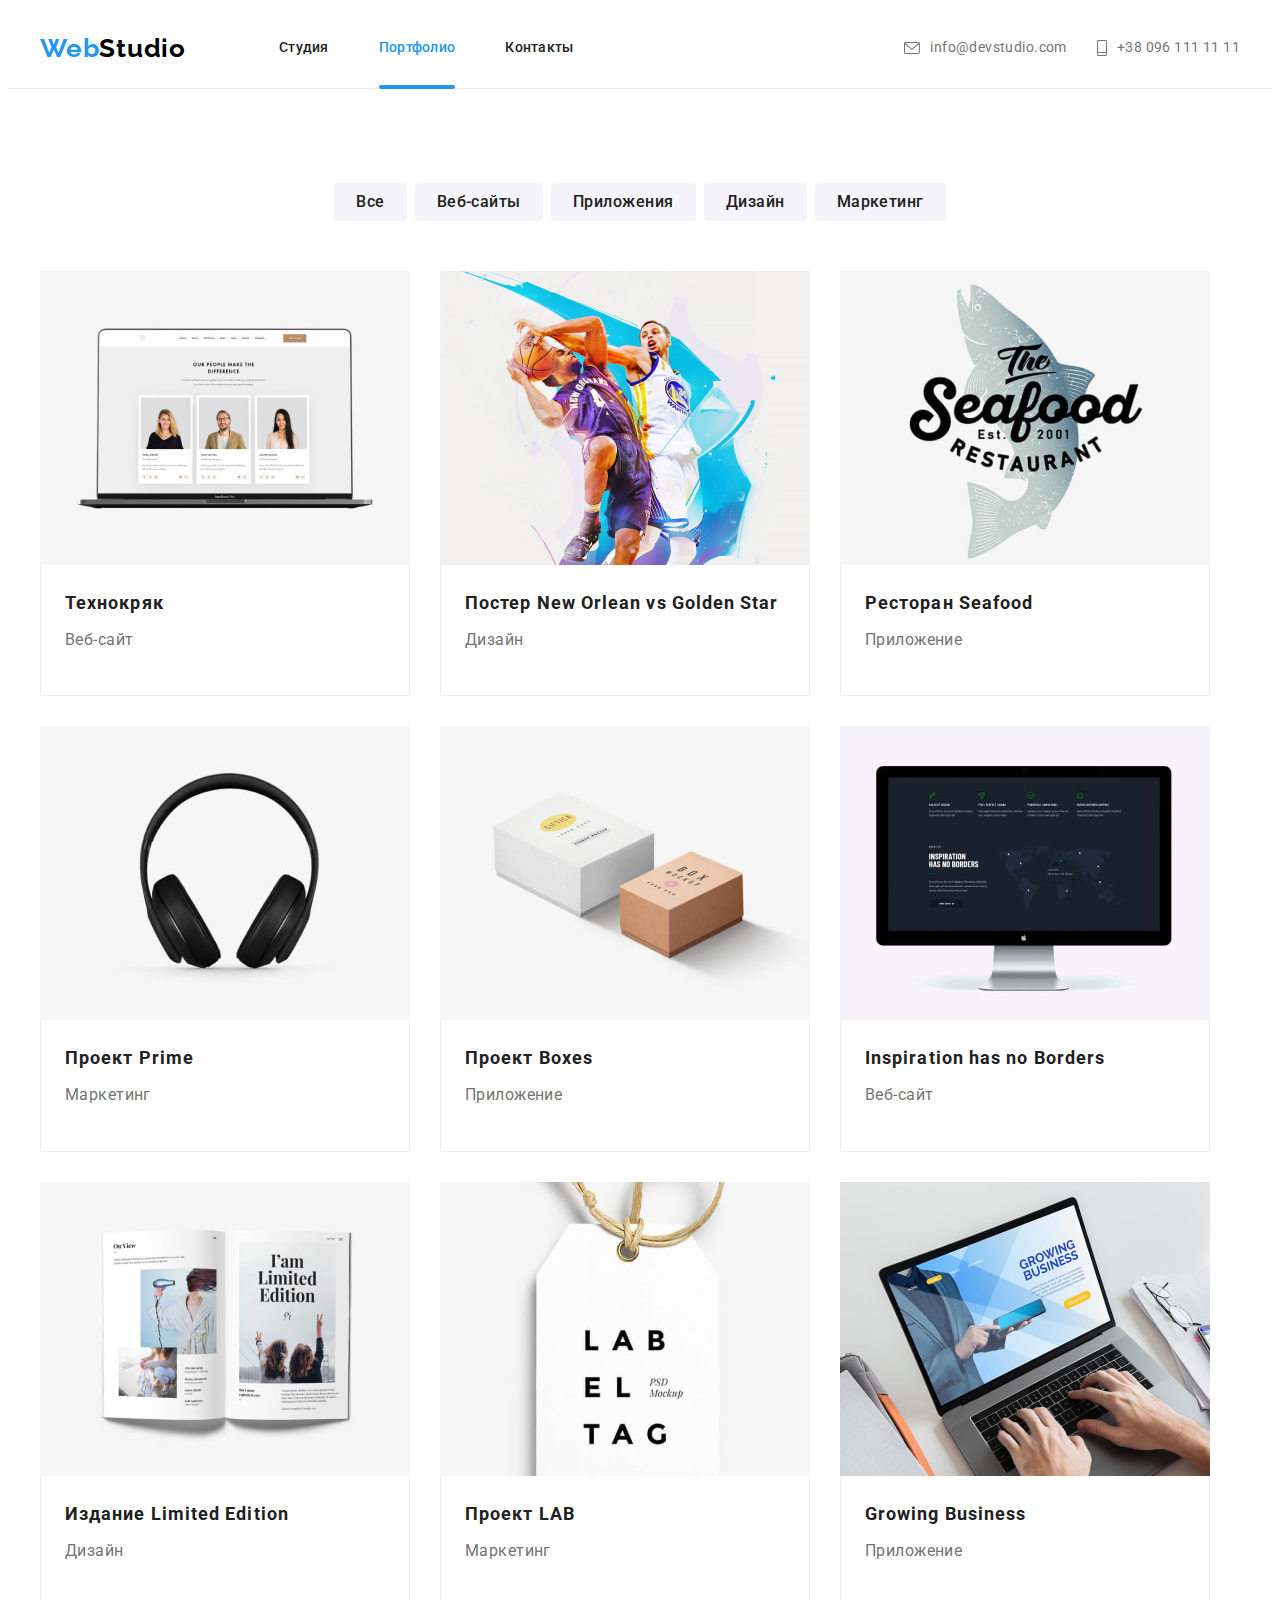
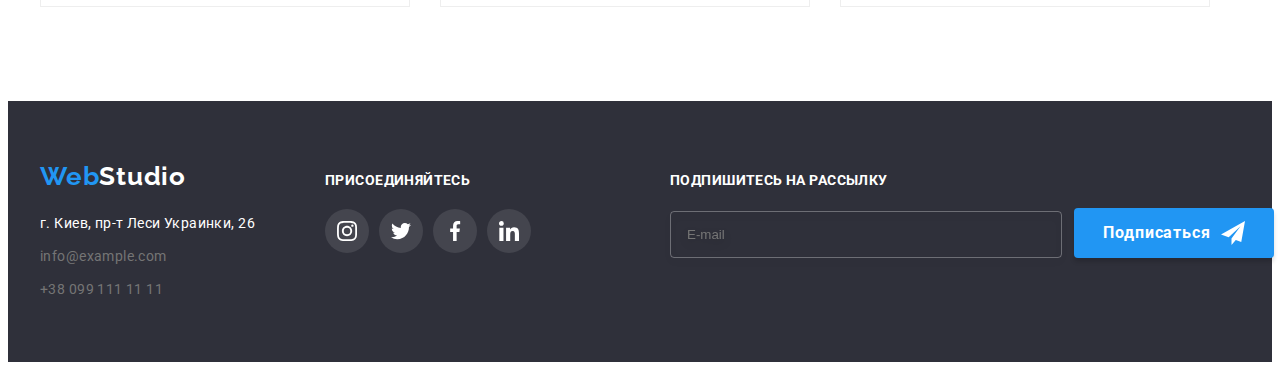
==== portfolio.html @ b437ef21 "Почав ДЗ№7" ====
<!DOCTYPE html>
<html lang="ru">
  <head>
    <meta charset="UTF-8" />
    <meta http-equiv="X-UA-Compatible" content="IE=edge" />
    <meta name="viewport" content="width=device-width, initial-scale=1.0" />
    <title>Document</title>
    <!--project fonts-->
    <link rel="preconnect" href="https://fonts.googleapis.com" />
    <link rel="preconnect" href="https://fonts.gstatic.com" crossorigin />
    <link
      href="https://fonts.googleapis.com/css2?family=Raleway:wght@700&family=Roboto:wght@400;500;700;900&display=swap"
      rel="stylesheet"
    />
    <!--normalize-->
    

    <link
      rel="stylesheet"
      href="https://cdnjs.cloudflare.com/ajax/libs/modern-normalize/1.1.0/modern-normalize.min.css"
      integrity="sha512-wpPYUAdjBVSE4KJnH1VR1HeZfpl1ub8YT/NKx4PuQ5NmX2tKuGu6U/JRp5y+Y8XG2tV+wKQpNHVUX03MfMFn9Q=="
      crossorigin="anonymous"
      referrerpolicy="no-referrer"
    />
    <link rel="stylesheet" href="./css/styles.css" />
  </head>

  <body>
    <!--Шапка-->
    <header class="header">
      <div class="container heder-container">
        <a class="link logo-header" href="./index.html" lang="en"
          >Web<span class="logo-black">Studio</span></a
        >
        <nav class="navigation">
          <ul class="header-list">
            <li class="header-navigation">
              <a class="link header-link" href="./index.html">Студия</a>
            </li>
            <li class="header-navigation">
              <a class="link header-link current" href="./portfolio.html"
                >Портфолио</a
              >
            </li>
            <li class="header-navigation">
              <a class="link header-link" href="#">Контакты</a>
            </li>
          </ul>
        </nav>
        <ul class="header-contacts">
          <li class="contacts-list">
            <a class="link header-mail" href="mailto:info@devstudio.com"
              ><svg class="header-icon" width="16" height="12">
                <use href="./sprite.svg#icon-mail"></use>
              </svg>
              info@devstudio.com</a
            >
          </li>
          <li class="contacts-list">
            <a class="link header-phone" href="tel:+380961111111"
              ><svg class="header-icon" width="10" height="16">
                <use href="./sprite.svg#icon-phone"></use>
              </svg>
              +38 096 111 11 11</a
            >
          </li>
        </ul>
      </div>
    </header>

    <main>
      <section class="portfolio section">
        <div class="container">
          <h1 class="visually-hidden">Портфолио</h1>

          <ul class="site-nav">
            <li class="portfolio-item">
              <button class="btn" type="button">Все</button>
            </li>
            <li class="portfolio-item">
              <button class="btn" type="button">Веб-сайты</button>
            </li>
            <li class="portfolio-item">
              <button class="btn" type="button">Приложения</button>
            </li>
            <li class="portfolio-item">
              <button class="btn" type="button">Дизайн</button>
            </li>
            <li class="portfolio-item">
              <button class="btn" type="button">Маркетинг</button>
            </li>
          </ul>

          <ul class="portflio-card">

            <li class="portfolio-list">
              <a class="portfolio-link link" href="">
                <div class="galerry-card-thumb">
              <img
                src="./images/portfolio/img1.jpg"
                alt="открытый ноутбук"
                width="370"
                height="294"
              />
              <div class="portflio-card-description">
                <p class="portflio-card-txt">
              Технокряк это современная площадка распространения коронавируса. Компании используют эту платформу
              для цифрового шпионажа и атак на защищённые сервера конкурентов.
            </p>
          </div>
              
            </div>
              <div class="info">
                <h2 class="name-title">Технокряк</h2>
                <p class="portfolio-text">Веб-сайт</p>
              </div>
            </a>
            </li>

            <li class="portfolio-list">
              <a class="portfolio-link link" href="">
                <div class="galerry-card-thumb">
              <img
                src="./images/portfolio/img2.jpg"
                alt="играют в баскетбол"
                width="370"
                height="294"
              />
              <div class="portflio-card-description">
                <p class="portflio-card-txt">
              Технокряк это современная площадка распространения коронавируса. Компании используют эту платформу
              для цифрового шпионажа и атак на защищённые сервера конкурентов.
            </p>
          </div>
              
            </div>
              <div class="info">
                <h2 class="name-title">
                  Постер <span lang="en">New Orlean vs Golden Star</span>
                </h2>
                <p class="portfolio-text">Дизайн</p>
              </div>
            </a>
            </li>

            <li class="portfolio-list">
              <a class="portfolio-link link" href="">
                <div class="galerry-card-thumb">
              <img
                src="./images/portfolio/img3.jpg"
                alt="логотип ресторана"
                width="370"
                height="294"
              />
              <div class="portflio-card-description">
                <p class="portflio-card-txt">
              Технокряк это современная площадка распространения коронавируса. Компании используют эту платформу
              для цифрового шпионажа и атак на защищённые сервера конкурентов.
            </p>
          </div>
              
            </div>
              <div class="info">
                <h2 class="name-title">
                  Ресторан <span lang="en">Seafood</span>
                </h2>
                <p class="portfolio-text">Приложение</p>
              </div>
            </a>
            </li>

            <li class="portfolio-list">
              <a class="portfolio-link link" href="">
                <div class="galerry-card-thumb">
              <img
                src="./images/portfolio/img4.jpg"
                alt="наушники"
                width="370"
                height="294"
              />
              <div class="portflio-card-description">
                <p class="portflio-card-txt">
              Технокряк это современная площадка распространения коронавируса. Компании используют эту платформу
              для цифрового шпионажа и атак на защищённые сервера конкурентов.
            </p>
          </div>
              
            </div>
              <div class="info">
                <h2 class="name-title">Проект <span lang="en">Prime</span></h2>
                <p class="portfolio-text">Маркетинг</p>
              </div>
            </a>
            </li>

            <li class="portfolio-list">
              <a class="portfolio-link link" href="">
                <div class="galerry-card-thumb">
              <img
                src="./images/portfolio/img5.jpg"
                alt="две коробки"
                width="370"
                height="294"
              />
              <div class="portflio-card-description">
                <p class="portflio-card-txt">
              Технокряк это современная площадка распространения коронавируса. Компании используют эту платформу
              для цифрового шпионажа и атак на защищённые сервера конкурентов.
            </p>
          </div>
              
            </div>
              <div class="info">
                <h2 class="name-title">Проект <span lang="en">Boxes</span></h2>
                <p class="portfolio-text">Приложение</p>
              </div>
            </a>
            </li>

            <li class="portfolio-list">
              <a class="portfolio-link link" href="">
                <div class="galerry-card-thumb">
              <img
                src="./images/portfolio/img6.jpg"
                alt="монитор от компютера"
                width="370"
                height="294"
              />
              <div class="portflio-card-description">
                <p class="portflio-card-txt">
              Технокряк это современная площадка распространения коронавируса. Компании используют эту платформу
              для цифрового шпионажа и атак на защищённые сервера конкурентов.
            </p>
          </div>
              
            </div>
              <div class="info">
                <h2 class="name-title" lang="en">Inspiration has no Borders</h2>
                <p class="portfolio-text">Веб-сайт</p>
              </div>
            </a>
            </li>

            <li class="portfolio-list">
              <a class="portfolio-link link" href="">
                <div class="galerry-card-thumb">
              <img
                src="./images/portfolio/img7.jpg"
                alt="окрытая книга"
                width="370"
                height="294"
              />
              <div class="portflio-card-description">
                <p class="portflio-card-txt">
              Технокряк это современная площадка распространения коронавируса. Компании используют эту платформу
              для цифрового шпионажа и атак на защищённые сервера конкурентов.
            </p>
          </div>
        </div>
              <div class="info">
                <h2 class="name-title">
                  Издание <span lang="en">Limited Edition</span>
                </h2>
                <p class="portfolio-text">Дизайн</p>
              </div>
            </a>
            </li>

            <li class="portfolio-list">
              <a class="portfolio-link  link" href="">
                <div class="galerry-card-thumb">
              <img
                src="./images/portfolio/img8.jpg"
                alt="бирка с надписью"
                width="370"
                height="294"
              />
              <div class="portflio-card-description">
                <p class="portflio-card-txt">
              Технокряк это современная площадка распространения коронавируса. Компании используют эту платформу
              для цифрового шпионажа и атак на защищённые сервера конкурентов.
            </p>
          </div>
              
            </div>
              <div class="info">
                <h2 class="name-title">Проект <span lang="en">LAB</span></h2>
                <p class="portfolio-text">Маркетинг</p>
              </div>
            </a>
            </li>
            <li class="portfolio-list">
              <a class="portfolio-link link" href="">
                <div class="galerry-card-thumb">
              <img
                src="./images/portfolio/img9.jpg"
                alt="работает на ноутбуке"
                width="370"
                height="294"
              />
              <div class="portflio-card-description">
                <p class="portflio-card-txt">
              Технокряк это современная площадка распространения коронавируса. Компании используют эту платформу
              для цифрового шпионажа и атак на защищённые сервера конкурентов.
            </p>
          </div>
              
            </div>
              <div class="info">
                <h2 class="name-title" lang="en">Growing Business</h2>
                <p class="portfolio-text">Приложение</p>
              </div>
            </a>
            </li>
          </ul>
        </div>
      </section>
    </main>
    <!--Подвал-->
    <footer class="footer">
      <div class="container footer-container">
        <div class="footer-list">
      
          <a class="link logo-footer" href="./index.html" lang="en"
            >Web<span class="logo-white">Studio</span></a
          >
          <address>
            <ul class="address-group">
              <li class="address-list">
                <a
                  class="link address"
                  href="https://goo.gl/maps/5uR2JUp8dFeEwz9S6"
                  >г. Киев, пр-т Леси Украинки, 26</a
                >
              </li>
              <li class="address-list">
                <a class="link footer-contacts" href="mailto:info@example.com"
                  >info@example.com</a
                >
              </li>
              <li class="address-list">
                <a class="link footer-contacts" href="tel:+380991111111"
                  >+38 099 111 11 11</a
                >
              </li>
            
          </address>
        </div>
      <!--Иконки социальных сетей-->
        
      <div class="join-section">
        <h4 class="join">Присоединяйтесь</h4>
        <ul class="social-list link">
          <li class="social-item">
            <a
              class="social-link"
              href=""
              target="_blank"
              rel="noopener noreferrer"
              aria-label="иконка Instagram"
            >
              <svg class="social-icon" width="20" height="20">
                <use href="./sprite.svg#icon-instagram"></use>
              </svg>
            </a>
          </li>
          <li class="social-item">
            <a
              class="social-link"
              href=""
              target="_blank"
              rel="noopener noreferrer"
              aria-label="иконка Twitter"
              ><svg class="social-icon" width="20" height="20">
                <use href="./sprite.svg#icon-twitter"></use>
              </svg>
            </a>
          </li>
          <li class="social-item">
            <a
              class="social-link"
              href=""
              target="_blank"
              rel="noopener noreferrer"
              aria-label="иконка Facebook"
              ><svg class="social-icon" width="20" height="20">
                <use href="./sprite.svg#icon-facebook"></use>
              </svg>
            </a>
          </li>
          <li class="social-item">
            <a
              class="social-link"
              href=""
              target="_blank"
              rel="noopener noreferrer"
              aria-label="иконка Linkedin"
              ><svg class="social-icon" width="20" height="20">
                <use href="./sprite.svg#icon-linkedin"></use>
              </svg>
            </a>
          </li>
        </ul>
      </div>
      <div class="footer-form-container">
      <form class="footer-form">
        <div class="footer-mail-group">
        <strong class="footer-form-title">Подпишитесь на рассылку</strong>
        <input class="footer-email" type="email" name="footer-email" id="footer-email" placeholder="E-mail">
      </div>
      <div class="footer-mail-btn">
        <button class="footer-btn" type="submit">Подписаться
          <svg class="send-footer-icon" width="24" height="24">
          <use href="./sprite.svg#icon-send-footer"></use>
        </svg></button></div>
      </form>
    </div>
    </div>
   
  </footer>
  <script src="./js/modal.js"></script>
</body>
</html>
---- css/styles.css ----
:root {
  --main-font: "Roboto", sans-serif;
  --secondary-font: "Raleway", sans-serif;

  /* text color */
  --main-cl-txt: #757575;
  --list-cl-txt: #212121;
  --logo-cl-heder: #000000;
  --logo-cl-footer: #ffffff;
  --btn-cl-txt: #ffffff;

  /* background color */
  --background-cl-dark: #2f303a;
  --background-cl-grey: #f5f4fa;
  --background-cl-white: #ffffff;
  --btn-cl-accent: #2196f3;
  --btn-background-cl: #f5f4fa;
  --hero-btn-cl: #2196f3;
  --hero-btn-accent: #188ce8;
  --background-cl-card: rgba(47, 48, 58, 0.8);

  /* icon color */

  --social-icon-cl: #ffffff;
  --icon-background-cl: rgba(255, 255, 255, 0.1);
  --pritate-social-icon-cl: #afb1b8;

  /* animation-time */
  --fast-animation: 250ms;
}

html {
  scroll-behavior: smooth;
}
body {
  font-family: var(--main-font);
  font-size: 14px;
  line-height: 1.71;
  letter-spacing: 0.03em;
  list-style-type: none;
  color: var(--main-cl-txt);
}
h1,
h2,
h3,
h4,
h5,
h6,
p {
  margin: 0;
}
img {
  display: block;
  max-width: 100%;
  height: auto;
}
ol,
ul {
  list-style: none;
  margin: 0;
  padding: 0;
}
.section {
  padding-bottom: 94px;
  padding-top: 94px;
}

/*
==========================
| header section
==========================
*/
.header {
  border-bottom: 1px solid #ececec;
}
.logo-black {
  color: var(--logo-cl-heder);
}

.logo-header {
  margin-right: 93px;
  font-family: var(--secondary-font);
  font-weight: 700;
  font-size: 26px;
  line-height: 1.19;

  letter-spacing: 0.03em;

  color: var(--btn-cl-accent);
}
.header-link {
  color: var(--list-cl-txt);
  font-family: var(--main-font);
  font-weight: 500;
  font-size: 14px;
  line-height: 1.14;
  letter-spacing: 0.02em;
  display: block;
  padding-top: 32px;
  padding-bottom: 32px;
  position: relative;
  transition-property: color;
  transition-duration: var(--fast-animation);
  transition-timing-function: cubic-bezier(0.4, 0, 0.2, 1);
}

.header-link:hover,
.header-link:focus {
  color: var(--btn-cl-accent);
}

.header-link.current::after {
  content: " ";
  position: absolute;
  width: 100%;
  height: 4px;
  border-radius: 2px;
  background-color: var(--btn-cl-accent);
  bottom: -1px;
  left: 0;
}
.header-navigation {
  margin-right: 50px;
}

.header-navigation:last-child {
  margin-right: 0;
}

.current {
  color: var(--btn-cl-accent);
}
.heder-container {
  display: flex;
  align-items: center;
}
.header-contacts {
  display: flex;
  margin-left: auto;
}
.header-list {
  display: flex;
}

.header-phone,
.header-mail {
  font-family: var(--main-font);
  font-size: 14px;
  line-height: 1.14;
  font-style: normal;
  letter-spacing: 0.03em;
  color: currentColor;

  padding-top: 32px;
  padding-bottom: 32px;
  display: flex;
  align-items: center;
  transition-property: color;
  transition-duration: var(--fast-animation);
  transition-timing-function: cubic-bezier(0.4, 0, 0.2, 1);
}

.contacts-list:not(:last-child) {
  margin-right: 30px;
}
.header-mail:hover,
:focus {
  color: var(--btn-cl-accent);
}
.header-phone:hover,
:focus {
  color: var(--btn-cl-accent);
}
/*
==========================
| header icons section
==========================
*/
.header-icon {
  fill: currentColor;
  margin-right: 10px;
}

/*
==========================
| main section
==========================
*/
.link {
  text-decoration: none;
}
.container {
  width: 1200px;

  padding-left: 15px;
  padding-right: 15px;
  margin-left: auto;

  margin-right: auto;
}
/*
==========================
| portfolio filter buttons
==========================
*/

.btn {
  font-family: var(--main-font);
  font-weight: 500;
  font-size: 16px;
  line-height: 1.62;
  text-align: center;
  letter-spacing: 0.03em;
  background: var(--btn-background-cl);
  border-radius: 4px;
  color: var(--list-cl-txt);
  cursor: pointer;
  border: none;
  padding: 6px 22px;
  transition-property: background-color, color, box-shadow;
  transition-duration: var(--fast-animation);
  transition-timing-function: cubic-bezier(0.4, 0, 0.2, 1);
}

.btn:hover,
.btn:focus {
  background-color: var(--btn-cl-accent);
  color: var(--btn-cl-txt);
  box-shadow: 0px 3px 1px rgba(0, 0, 0, 0.1), 0px 1px 2px rgba(0, 0, 0, 0.08),
    0px 2px 2px rgba(0, 0, 0, 0.12);
}

.site-nav {
  margin-bottom: 50px;
}
.portfolio .site-nav {
  display: flex;
  align-items: center;
  justify-content: center;
}
.portfolio .portfolio-item {
  margin-right: 8px;
}
.portfolio .portfolio-item:last-child {
  margin-right: 0;
}

/*
==========================
| portfolio card section
==========================
*/
.portflio-card {
  display: flex;
  flex-wrap: wrap;
  gap: 30px;
}
.portfolio-list {
  flex-basis: 370px;
}
.portfolio-link {
  display: block;
  transition-property: box-shadow;
  transition-duration: var(--fast-animation);
  transition-timing-function: cubic-bezier(0.4, 0, 0.2, 1);
}
.portfolio-link:hover,
.portfolio-link:focus {
  box-shadow: 0px 1px 1px rgba(0, 0, 0, 0.12), 0px 4px 4px rgba(0, 0, 0, 0.06),
    1px 4px 6px rgba(0, 0, 0, 0.16);
}

.galerry-card-thumb {
  overflow: hidden;
  position: relative;
}
.portflio-card-description {
  position: absolute;
  top: 0;
  left: 0;
  width: 100%;
  height: 100%;
  padding: 63px 24px;
  background-color: rgba(33, 150, 243, 0.9);
  transform: translateY(100%);
  transition: transform 250ms cubic-bezier(0.4, 0, 0.2, 1);
}
.portfolio-link:hover .portflio-card-description,
.portfolio-link:focus .portflio-card-description {
  transform: translateY(0);
}

.portflio-card-txt {
  font-size: 18px;
  line-height: 1.56;
  letter-spacing: 0.03em;
  color: var(--background-cl-white);
}

.info {
  border-right: 1px solid #eeeeee;
  border-bottom: 1px solid #eeeeee;
  border-left: 1px solid #eeeeee;
  padding: 20px 24px;
  padding-left: 24px;
}
.portfolio-text {
  padding-bottom: 20px;
  font-weight: 400;
  font-size: 16px;
  line-height: 1.9;
  color: var(--main-cl-txt);
}
/*
==========================
| hero section
==========================
*/
.hero {
  background-image: url(../images/background-images/background-hero-blackout.png),
    url(../images/background-images/background-hero.jpg);
  max-width: 1600px;
  background-color: var(--background-cl-dark);
  padding-top: 200px;
  padding-bottom: 200px;
  margin-left: auto;
  margin-right: auto;
  background-size: auto;
  background-position: center;
  background-repeat: no-repeat;
}
.hero .container {
  display: flex;
  flex-direction: column;
  align-items: center;
  justify-content: center;
}

.hero-title {
  font-weight: 900;
  font-size: 44px;
  line-height: 1.36;
  text-align: center;
  letter-spacing: 0.06em;
  text-transform: uppercase;
  color: #ffffff;
  margin-bottom: 30px;
}

/*
==========================
| hero button section
==========================
*/
.hero-btn,
.modal-btn {
  padding: 10px 32px;

  font-family: var(--main-font);
  font-weight: 700;
  font-size: 16px;
  line-height: 1.88;

  align-items: center;
  text-align: center;
  letter-spacing: 0.06em;

  cursor: pointer;
  border: none;
  border-radius: 4px;

  color: var(--btn-cl-txt);
  background-color: var(--hero-btn-cl);
  box-shadow: 0px 4px 4px rgba(0, 0, 0, 0.15);
  transition-property: background-color, box-shadow;
  transition-duration: var(--fast-animation);
  transition-timing-function: cubic-bezier(0.4, 0, 0.2, 1);
}
.hero-btn,
.modal-btn,
.footer-btn:hover,
.hero-btn,
.modal-btn,
.footer-btn:focus {
  background-color: var(--btn-cl-accent);
  color: var(--btn-cl-txt);
  filter: drop-shadow(0px 4px 4px rgba(0, 0, 0, 0.25));
}
/*
==========================
| modal form
==========================
*/
.backdrop {
  z-index: 1;
  position: fixed;
  top: 0;
  left: 0;
  width: 100%;
  height: 100%;
  background-color: rgba(0, 0, 0, 0.2);
  transition: visibility var(--fast-animation), opacity var(--fast-animation);
}
.backdrop.is-hidden {
  opacity: 0;
  visibility: hidden;
  pointer-events: none;
}

.modal-wrapper {
  position: absolute;
  top: 50%;
  left: 50%;
  transform: translate(-50%, -50%);
  padding: 40px;
  width: 528px;
  background-color: var(--background-cl-white);
  box-shadow: 0px 1px 3px rgba(0, 0, 0, 0.12), 0px 1px 1px rgba(0, 0, 0, 0.14),
    0px 2px 1px rgba(0, 0, 0, 0.2);
  border-radius: 4px;
  transition: visibility var(--fast-animation), transform  var(--fast-animation), opacity  var(--fast-animation);
}

.backdrop.is-hidden .modal-wrapper {
  transform: translate(-50%, -50%) scale(0.4);
  opacity: 0;
}

.backdrop .modal-wrapper {
  transform: translate(-50%, -50%) scale(1);
  opacity: 1;
}
/*
==========================
| form
==========================
*/

.close-btn {
  position: absolute;
  top: 8px;
  right: 8px;
  width: 30px;
  height: 30px;
  background-color: #ffffff;
  border: 1px solid rgba(0, 0, 0, 0.1);
  border-radius: 50%;
  cursor: pointer;
  display: flex;
  justify-content: center;
  align-items: center;
  padding: 0;
}

.close-icon {
  fill: var(--logo-cl-heder);
  transition-property: fill;
  transition-duration: var(--fast-animation);
  transition-timing-function: cubic-bezier(0.4, 0, 0.2, 1);
}

.close-btn:hover > .close-icon,
.close-btn:focus > .close-icon {
  fill: var(--btn-cl-accent);
}
.form-title {
  display: block;
  font-weight: 700;
  font-size: 20px;
  line-height: 23px;
  text-align: center;
  letter-spacing: 0.03em;

  color: var(--list-cl-txt);
  margin-bottom: 12px;
}
.modal-form {
  display: flex;
  flex-direction: column;
  max-width: 448px;
  margin-left: auto;
  margin-right: auto;
}
.form-modal-group {
  position: relative;
  margin-bottom: 10px;
}

.form-label {
  display: block;
  font-size: 12px;
  line-height: 1.16;
  letter-spacing: 0.01em;
  margin-bottom: 4px;
}
.form-input-group {
  position: relative;
}

.form-modal-input {
  padding: 12px 42px;
  transition-property: border;
  transition-duration: var(--fast-animation);
  transition-timing-function: cubic-bezier(0.4, 0, 0.2, 1);
}
.form-modal-input + .form-icon:hover,
.form-modal-input + .form-icon:focus {
  border: 1px solid var(--btn-cl-accent);
}
.form-icon {
  position: absolute;
  left: 12px;
  top: 50%;
  transform: translateY(-50%);
  transition-property: fill;
  transition-duration: var(--fast-animation);
  transition-timing-function: cubic-bezier(0.4, 0, 0.2, 1);
  pointer-events: none
}

.form-message-group {
  margin-bottom: 20px;

}
.form-message {
  display: block;
  height: 138px;
  padding: 12px 16px;
  resize: none;
  transition-property: border;
  transition-duration: var(--fast-animation);
  transition-timing-function: cubic-bezier(0.4, 0, 0.2, 1);
}
.form-modal-input,
.form-message {
  width: 100%;
  border: 1px solid rgba(33, 33, 33, 0.2);
  border-radius: 4px;
  outline: transparent;
}
.form-modal-input:hover,
.form-modal-input:focus {
  border: 1px solid var(--btn-cl-accent);
}
.form-modal-input:hover + .form-icon,
.form-modal-input:focus + .form-icon {
  fill: var(--btn-cl-accent);
}

.form-message:hover,
.form-message:focus {
  border: 1px solid var(--btn-cl-accent);
}

.form-checkbox {
  display: flex;
  justify-content: center;
  align-items: center;
  margin-bottom: 30px;
  cursor: pointer;
}

.custom-check {
  display: flex;
  align-items: center;
  justify-content: center;
  margin-right: 7px;
  width: 16px;
  height: 15px;
  outline: 2px solid var(--list-cl-txt);
  outline-offset: -2px;
  border-radius: 4px;
  transition: background-color var(--fast-animation);
  background-size: contain;
  background-origin: border-box;
}

.form-modal-checkbox:checked + .custom-check .custom-check-icon {
  opacity: 1;
}

.custom-check-icon {
  opacity: 0;
  transition: opacity var(--fast-animation);
}

.form-modal-checkbox:checked + .custom-check {
  background-color: var(--btn-cl-accent);
  outline: 2px solid var(--btn-cl-accent);
  outline-offset: -2px;
  border-radius: 4px;
  background-size: contain;
  background-origin: border-box;
}
.checkbox-link {
  color: var(--btn-cl-accent);
  text-decoration: none;
  border-bottom: 1px solid var(--btn-cl-accent);
}

.modal-btn {
  width: 200px;
  height: 50px;
  margin-left: auto;
  margin-right: auto;
}

/*
==========================
| portfolio section
==========================
*/

.name-title {
  font-weight: 700;
  font-size: 18px;
  line-height: 2;
  color: var(--list-cl-txt);
  letter-spacing: 0.06em;
  margin-bottom: 4px;
}

.section-title {
  font-weight: 700;
  font-size: 36px;
  line-height: 1.16;
  text-align: center;
  letter-spacing: 0.03em;

  color: var(--list-cl-txt);
}
.name {
  font-weight: 500;
  font-size: 16px;
  line-height: 1.19;

  text-align: center;
  letter-spacing: 0.03em;

  margin-bottom: 10px;

  color: var(--list-cl-txt);
}
/*
==========================
| our features section
==========================
*/
.features-icon-container {
  width: 270px;
  height: 120px;
  background-color: var(--background-cl-grey);
  border-radius: 4px;
  margin-bottom: 30px;
  display: flex;
  justify-content: center;
  align-items: center;
}

.features-section {
  display: flex;
  justify-content: space-between;
}
.features-text {
  width: 270px;
}
.features-text:not(:last-child) {
  margin-right: 30px;
}

/*
==========================
| our work section
==========================
*/
.our-work-section {
  padding-top: 0;
}
.our-work {
  display: flex;
}
.our-work-title {
  margin-bottom: 50px;
}

.our-work-list {
  position: relative;
  margin-right: 30px;
}
.our-work-list:last-child {
  margin-right: 0;
}
.our-work-section .our-work-list::before {
  position: absolute;
  bottom: 0;
  right: 0;
  content: " ";
  display: block;
  width: 100%;
  height: 70px;
  background-color: var(--background-cl-card);
}
.our-work-section .our-work-txt {
  position: absolute;
  bottom: 0;
  left: 0;
  right: 0;
  margin: 0;
  padding-top: 27px;
  padding-bottom: 27px;

  font-weight: 700;
  font-size: 14px;
  line-height: 1.143;
  text-align: center;
  text-transform: uppercase;
  color: var(--btn-cl-txt);
}

/*
==========================
| our team section
==========================
*/

.teem-card {
  display: flex;
}
.teem-list {
  margin-right: 30px;
  background: #ffffff;

  box-shadow: 0px 1px 3px rgba(0, 0, 0, 0.12), 0px 1px 1px rgba(0, 0, 0, 0.14),
    0px 2px 1px rgba(0, 0, 0, 0.2);
  border-radius: 0px 0px 4px 4px;
}
.teem-list:last-child {
  margin-right: 0;
}
.teem-title {
  margin-bottom: 50px;
}

.teem-name {
  padding-top: 30px;
  padding-bottom: 30px;
}

.speciality {
  font-size: 16px;
  line-height: 1.19;

  text-align: center;
  letter-spacing: 0.03em;
  margin-bottom: 16px;
}
.features-title {
  font-weight: 700;
  font-size: 14px;
  line-height: 1.14;
  letter-spacing: 0.03em;

  text-transform: uppercase;

  color: var(--list-cl-txt);
  margin-bottom: 10px;
}
.teem {
  background-color: var(--background-cl-grey);
}
.visually-hidden {
  position: absolute;
  width: 1px;
  height: 1px;
  margin: -1px;
  border: 0;
  padding: 0;
  white-space: nowrap;
  clip-path: inset(100%);
  clip: rect(0 0 0 0);
  overflow: hidden;
}
.private-social-list {
  display: flex;
  justify-content: center;
}
.private-social-item:not(:last-child) {
  margin-right: 10px;
}

.private-social-link {
  fill: var(--pritate-social-icon-cl);
  background: var(--background-cl-white);
  width: 44px;
  height: 44px;
  border-radius: 50%;
  display: flex;
  align-items: center;
  justify-content: center;
  transition-property: background-color, fill;
  transition-duration: var(--fast-animation);
  transition-timing-function: cubic-bezier(0.4, 0, 0.2, 1);
}
.private-social-link:hover,
.private-social-link:focus {
  fill: var(--social-icon-cl);
  background-color: var(--btn-cl-accent);
  width: 44px;
  height: 44px;
  border-radius: 50%;
  display: flex;
  align-items: center;
  justify-content: center;
}
/*
==========================
| clients section
==========================
*/
.section-title {
  margin-bottom: 50px;
}
.clients-list {
  display: flex;
  justify-content: space-between;
}
.clients-item {
  display: flex;
  align-items: center;
  justify-content: center;
  width: 170px;
  height: 92px;
  border: 1px solid var(--pritate-social-icon-cl);
  border-radius: 4px;
}
.clients-link {
  fill: var(--pritate-social-icon-cl);
  width: 100%;
  height: 100%;
  display: flex;
  align-items: center;
  justify-content: center;
  transition-property: fill;
  transition-duration: var(--fast-animation);
  transition-timing-function: cubic-bezier(0.4, 0, 0.2, 1);
}
.clients-link:hover,
.clients-link:focus {
  fill: var(--btn-cl-accent);
}

.clients-item:hover,
.clients-item:focus {
  border: 1px solid var(--btn-cl-accent);
}
/*
==========================
| footer section
==========================
*/
.footer {
  background-color: var(--background-cl-dark);
  padding-top: 60px;
  padding-bottom: 60px;
}
.footer-container {
  display: flex;
  align-items: baseline;
}
.logo-footer {
  font-family: var(--secondary-font);
  font-weight: 700;
  font-size: 26px;
  line-height: 1.19;

  letter-spacing: 0.03em;

  color: var(--btn-cl-accent);
  margin-bottom: 20px;
  display: block;
}
.logo-white {
  color: var(--logo-cl-footer);
}
.address {
  font-family: var(--main-font);
  font-size: 14px;
  line-height: 1.71;
  font-style: normal;
  letter-spacing: 0.03em;
  color: #ffffff;
  margin-bottom: 9px;
}

.address-list {
  margin-bottom: 9px;
}
.address-list:last-child {
  margin-bottom: 0;
}

.footer-contacts {
  font-family: var(--main-font);
  font-size: 14px;
  line-height: 1.71;
  font-style: normal;
  letter-spacing: 0.03em;
  color: currentColor;
  margin-bottom: 9px;
}

.footer-contacts:last-child {
  margin-bottom: 0;
}

.contacts:hover,
.contacts:focus {
  color: var(--btn-cl-accent);
}

.footer-list {
  margin-right: 70px;
}

/*
==========================
| socials link section
==========================
*/

.join {
  font-weight: 700;
  font-size: 14px;
  line-height: 1.14;
  letter-spacing: 0.03em;
  text-transform: uppercase;
  color: var(--logo-cl-footer);
  margin-bottom: 20px;
}

.social-list {
  display: flex;
  align-items: center;
}

.social-link {
  display: flex;
  width: 44px;
  height: 44px;
  fill: var(--social-icon-cl);
  background: var(--icon-background-cl);
  border-radius: 50%;
  align-items: center;
  justify-content: center;
  transition-property: background-color;
  transition-duration: var(--fast-animation);
  transition-timing-function: cubic-bezier(0.4, 0, 0.2, 1);
}

.social-link:hover,
.social-link:focus {
  background-color: var(--btn-cl-accent);
}

.social-item:not(:last-child) {
  margin-right: 10px;
}

/*
==========================
| footer form
==========================
*/

.footer-form-container {
  margin-left: auto;
  margin-right: 0;
}

.footer-form {
  display: flex;
  width: 570px;
}

.footer-email {
  padding: 15px 16px;
  border: 1px solid rgba(255, 255, 255, 0.3);
  filter: drop-shadow(0px 4px 4px rgba(0, 0, 0, 0.15));
  border-radius: 4px;
  background-color: transparent;
  transition-property: border;
  transition-duration: var(--fast-animation);
  transition-timing-function: cubic-bezier(0.4, 0, 0.2, 1);
  width: 358px;
  outline: transparent;
}

.footer-email:hover,
.footer-email:focus {
  border-color: var(--btn-cl-accent);
}

.footer-mail-group {
  display: flex;
  flex-direction: column;
  justify-content: flex-end;
  margin-right: 12px;
  
}
.footer-mail-btn {
  display: flex;
  flex-direction: column;
  justify-content: flex-end;
}

.footer-form-title {
  font-weight: 700;
  font-size: 14px;
  line-height: 1.42;
  letter-spacing: 0.03em;
  text-transform: uppercase;

  color: var(--btn-cl-txt);
  margin-bottom: 20px;
}

.send-footer-icon {
  margin-left: 10px;
}

.footer-btn {
  display: flex;
  align-items: center;
  justify-content: center;
  width: 200px;
  height: 50px;
  padding: 10px auto;

  font-family: var(--main-font);
  font-weight: 700;
  font-size: 16px;
  line-height: 1.88;

  align-items: center;
  text-align: center;
  letter-spacing: 0.06em;

  cursor: pointer;
  border: none;
  border-radius: 4px;

  color: var(--btn-cl-txt);
  background-color: var(--hero-btn-cl);
  box-shadow: 0px 4px 4px rgba(0, 0, 0, 0.15);
  transition-property: background-color, box-shadow;
  transition-duration: var(--fast-animation);
  transition-timing-function: cubic-bezier(0.4, 0, 0.2, 1);
}
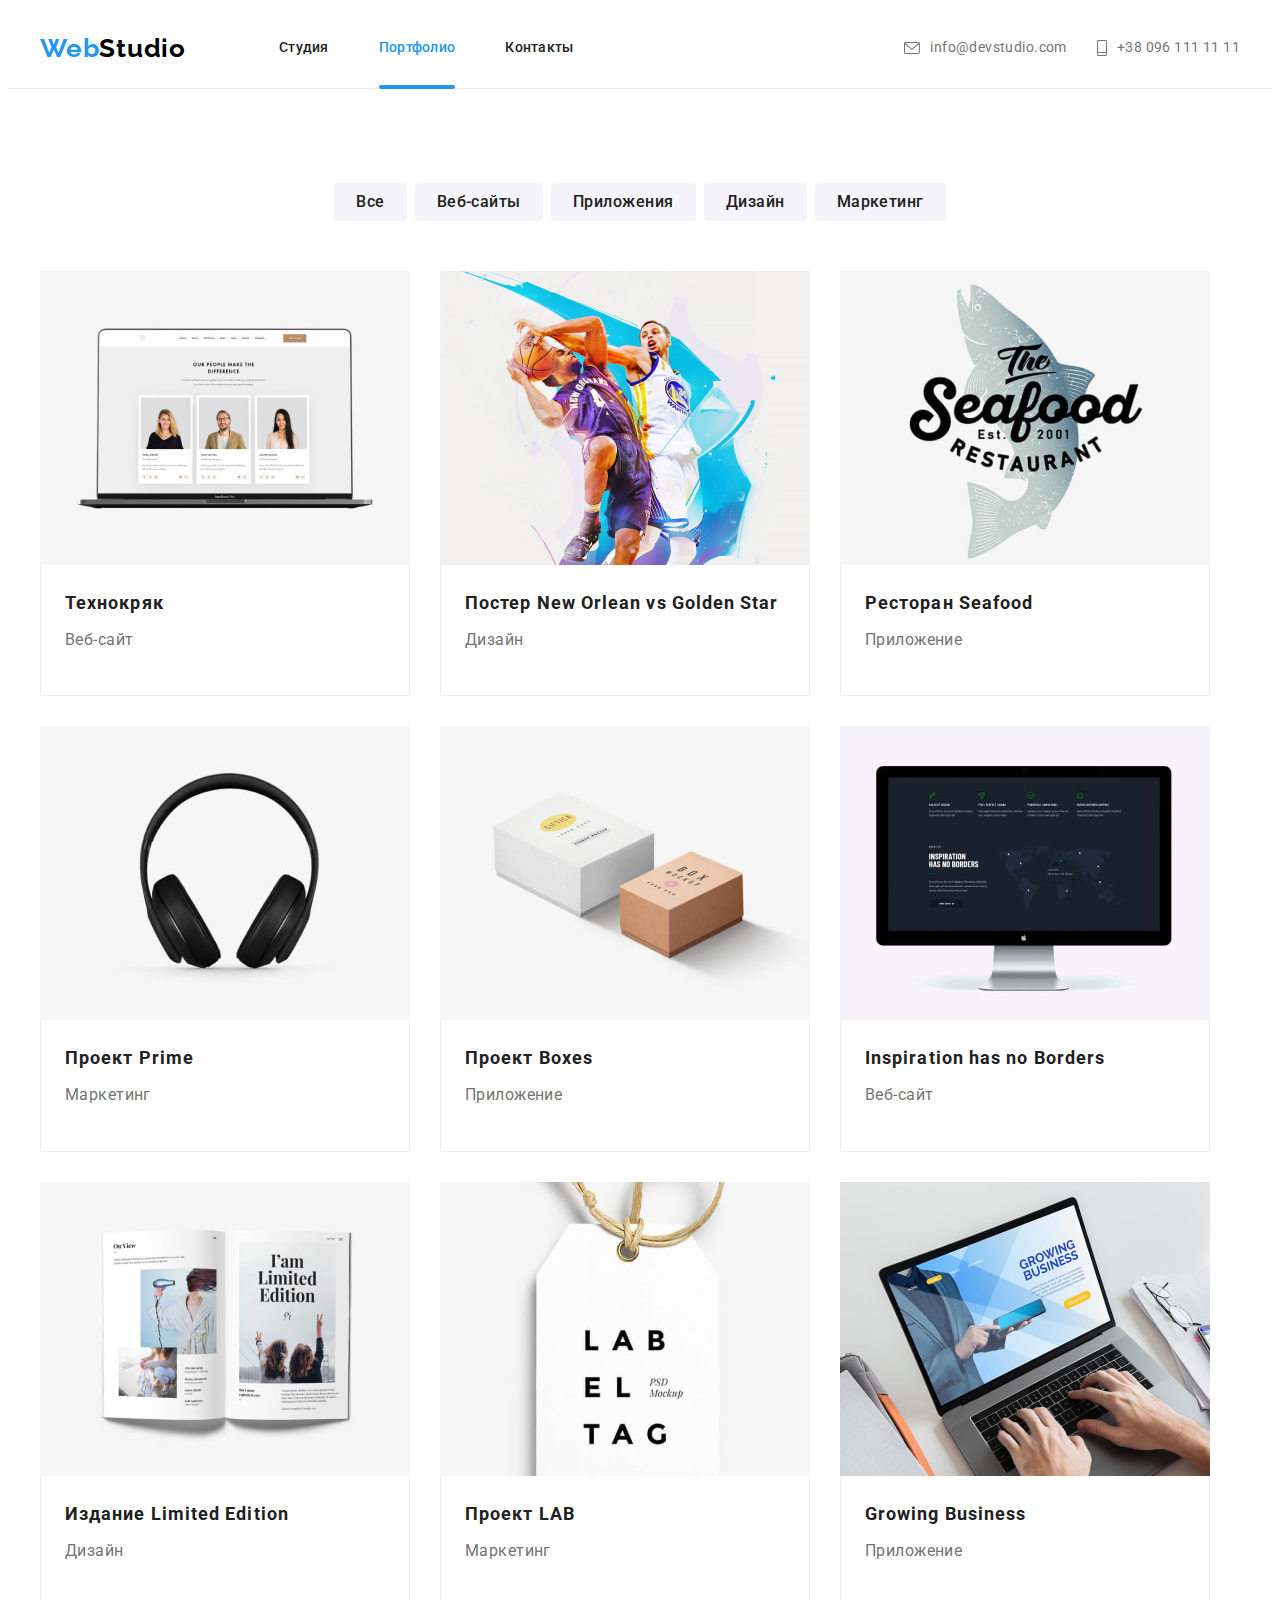
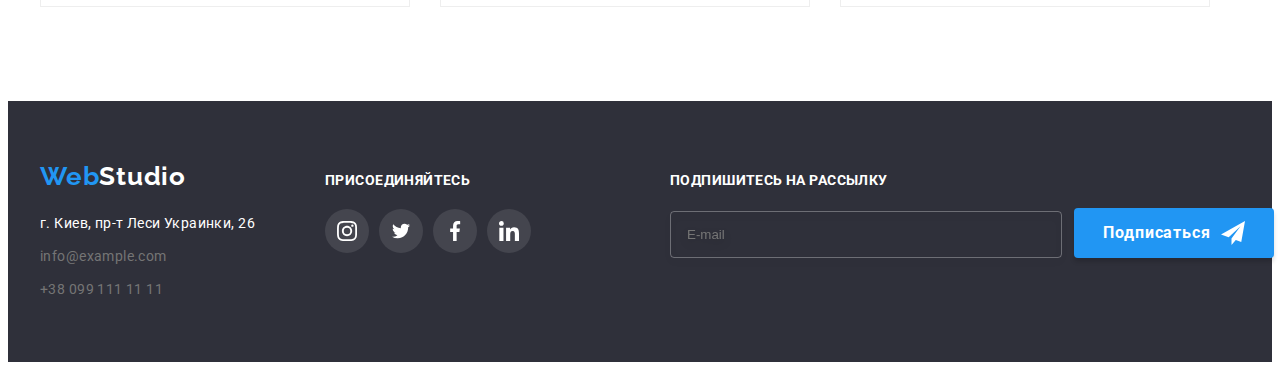
==== commit aa97677c: "Почав ДЗ№ 7" ====
--- a/portfolio.html
+++ b/portfolio.html
@@ -318,11 +318,11 @@
     </main>
     <!--Подвал-->
     <footer class="footer">
-      <div class="container footer-container">
-        <div class="footer-list">
+      <div class="container footer__container">
+        <div class="footer__left-side">
       
-          <a class="link logo-footer" href="./index.html" lang="en"
-            >Web<span class="logo-white">Studio</span></a
+          <a class="link footer__logo" href="./index.html" lang="en"
+            >Web<span class="footer__logo-white">Studio</span></a
           >
           <address>
             <ul class="address-group">
@@ -346,78 +346,81 @@
             
           </address>
         </div>
-      <!--Иконки социальных сетей-->
+        <!--Иконки социальных сетей-->
         
-      <div class="join-section">
-        <h4 class="join">Присоединяйтесь</h4>
-        <ul class="social-list link">
-          <li class="social-item">
-            <a
-              class="social-link"
-              href=""
-              target="_blank"
-              rel="noopener noreferrer"
-              aria-label="иконка Instagram"
-            >
-              <svg class="social-icon" width="20" height="20">
-                <use href="./sprite.svg#icon-instagram"></use>
-              </svg>
-            </a>
-          </li>
-          <li class="social-item">
-            <a
-              class="social-link"
-              href=""
-              target="_blank"
-              rel="noopener noreferrer"
-              aria-label="иконка Twitter"
-              ><svg class="social-icon" width="20" height="20">
-                <use href="./sprite.svg#icon-twitter"></use>
-              </svg>
-            </a>
-          </li>
-          <li class="social-item">
-            <a
-              class="social-link"
-              href=""
-              target="_blank"
-              rel="noopener noreferrer"
-              aria-label="иконка Facebook"
-              ><svg class="social-icon" width="20" height="20">
-                <use href="./sprite.svg#icon-facebook"></use>
-              </svg>
-            </a>
-          </li>
-          <li class="social-item">
-            <a
-              class="social-link"
-              href=""
-              target="_blank"
-              rel="noopener noreferrer"
-              aria-label="иконка Linkedin"
-              ><svg class="social-icon" width="20" height="20">
-                <use href="./sprite.svg#icon-linkedin"></use>
-              </svg>
-            </a>
-          </li>
-        </ul>
+          <div class="join-section">
+          <h4 class="join">Присоединяйтесь</h4>
+          <ul class="social link">
+            <li class="social-item">
+              <a
+                class="social-link"
+                href=""
+                target="_blank"
+                rel="noopener noreferrer"
+                aria-label="иконка Instagram"
+              >
+                <svg class="social__icon" width="20" height="20">
+                  <use href="./sprite.svg#icon-instagram"></use>
+                </svg>
+              </a>
+            </li>
+            <li class="social-item">
+              <a
+                class="social-link"
+                href=""
+                target="_blank"
+                rel="noopener noreferrer"
+                aria-label="иконка Twitter"
+                ><svg class="social__icon" width="18" height="18">
+                  <use href="./sprite.svg#icon-twitter"></use>
+                </svg>
+              </a>
+            </li>
+            <li class="social-item">
+              <a
+                class="social-link"
+                href=""
+                target="_blank"
+                rel="noopener noreferrer"
+                aria-label="иконка Facebook"
+                ><svg class="social__icon" width="20" height="20">
+                  <use href="./sprite.svg#icon-facebook"></use>
+                </svg>
+              </a>
+            </li>
+            <li class="social-item">
+              <a
+                class="social-link"
+                href=""
+                target="_blank"
+                rel="noopener noreferrer"
+                aria-label="иконка Linkedin"
+                ><svg class="social__icon" width="20" height="20">
+                  <use href="./sprite.svg#icon-linkedin"></use>
+                </svg>
+              </a>
+            </li>
+          </ul>
+        </div>
+
+         <!--Форма подвала-->
+
+        <div class="footer-form-container">
+        <form class="footer-form">
+          <div class="footer-mail-group">
+          <strong class="footer-form-title">Подпишитесь на рассылку</strong>
+          <input class="footer-email" type="email" name="footer-email" id="footer-email" placeholder="E-mail">
+        </div>
+        <div class="footer-mail-btn">
+          <button class="footer-btn" type="submit">Подписаться
+            <svg class="send-footer-icon" width="24" height="24">
+            <use href="./sprite.svg#icon-send-footer"></use>
+          </svg></button></div>
+        </form>
       </div>
-      <div class="footer-form-container">
-      <form class="footer-form">
-        <div class="footer-mail-group">
-        <strong class="footer-form-title">Подпишитесь на рассылку</strong>
-        <input class="footer-email" type="email" name="footer-email" id="footer-email" placeholder="E-mail">
       </div>
-      <div class="footer-mail-btn">
-        <button class="footer-btn" type="submit">Подписаться
-          <svg class="send-footer-icon" width="24" height="24">
-          <use href="./sprite.svg#icon-send-footer"></use>
-        </svg></button></div>
-      </form>
-    </div>
-    </div>
-   
-  </footer>
-  <script src="./js/modal.js"></script>
-</body>
+     
+    </footer>
+    <script src="./js/modal.js"></script>
+  </body>
 </html>--- a/css/styles.css
+++ b/css/styles.css
@@ -620,7 +620,7 @@
   margin-bottom: 4px;
 }
 
-.section-title {
+.section__title {
   font-weight: 700;
   font-size: 36px;
   line-height: 1.16;
@@ -628,8 +628,10 @@
   letter-spacing: 0.03em;
 
   color: var(--list-cl-txt);
-}
-.name {
+
+  margin-bottom: 50px;
+}
+.team__name {
   font-weight: 500;
   font-size: 16px;
   line-height: 1.19;
@@ -641,12 +643,20 @@
 
   color: var(--list-cl-txt);
 }
+
+
 /*
 ==========================
 | our features section
 ==========================
 */
-.features-icon-container {
+
+.features__list {
+  display: flex;
+  justify-content: space-between;
+}
+
+.features__icon-holder {
   width: 270px;
   height: 120px;
   background-color: var(--background-cl-grey);
@@ -657,14 +667,10 @@
   align-items: center;
 }
 
-.features-section {
-  display: flex;
-  justify-content: space-between;
-}
-.features-text {
+.features__text {
   width: 270px;
 }
-.features-text:not(:last-child) {
+.features__text:not(:last-child) {
   margin-right: 30px;
 }
 
@@ -673,24 +679,21 @@
 | our work section
 ==========================
 */
-.our-work-section {
+.our-work__section {
   padding-top: 0;
 }
-.our-work {
-  display: flex;
-}
-.our-work-title {
-  margin-bottom: 50px;
-}
-
-.our-work-list {
+.our-work__list {
+  display: flex;
+}
+
+.our-work__item {
   position: relative;
   margin-right: 30px;
 }
-.our-work-list:last-child {
+.our-work__item:last-child {
   margin-right: 0;
 }
-.our-work-section .our-work-list::before {
+.our-work__item::before {
   position: absolute;
   bottom: 0;
   right: 0;
@@ -700,7 +703,7 @@
   height: 70px;
   background-color: var(--background-cl-card);
 }
-.our-work-section .our-work-txt {
+.our-work__txt {
   position: absolute;
   bottom: 0;
   left: 0;
@@ -723,10 +726,10 @@
 ==========================
 */
 
-.teem-card {
-  display: flex;
-}
-.teem-list {
+.team__card {
+  display: flex;
+}
+.team__item {
   margin-right: 30px;
   background: #ffffff;
 
@@ -734,19 +737,16 @@
     0px 2px 1px rgba(0, 0, 0, 0.2);
   border-radius: 0px 0px 4px 4px;
 }
-.teem-list:last-child {
+.team__item:last-child {
   margin-right: 0;
 }
-.teem-title {
-  margin-bottom: 50px;
-}
-
-.teem-name {
+
+.team__inner {
   padding-top: 30px;
   padding-bottom: 30px;
 }
 
-.speciality {
+.team__speciality {
   font-size: 16px;
   line-height: 1.19;
 
@@ -754,18 +754,8 @@
   letter-spacing: 0.03em;
   margin-bottom: 16px;
 }
-.features-title {
-  font-weight: 700;
-  font-size: 14px;
-  line-height: 1.14;
-  letter-spacing: 0.03em;
-
-  text-transform: uppercase;
-
-  color: var(--list-cl-txt);
-  margin-bottom: 10px;
-}
-.teem {
+
+.team {
   background-color: var(--background-cl-grey);
 }
 .visually-hidden {
@@ -780,15 +770,12 @@
   clip: rect(0 0 0 0);
   overflow: hidden;
 }
-.private-social-list {
-  display: flex;
-  justify-content: center;
-}
-.private-social-item:not(:last-child) {
+
+.social__item:not(:last-child) {
   margin-right: 10px;
 }
 
-.private-social-link {
+.social__link {
   fill: var(--pritate-social-icon-cl);
   background: var(--background-cl-white);
   width: 44px;
@@ -801,8 +788,7 @@
   transition-duration: var(--fast-animation);
   transition-timing-function: cubic-bezier(0.4, 0, 0.2, 1);
 }
-.private-social-link:hover,
-.private-social-link:focus {
+.social__link:hover {
   fill: var(--social-icon-cl);
   background-color: var(--btn-cl-accent);
   width: 44px;
@@ -812,19 +798,28 @@
   align-items: center;
   justify-content: center;
 }
+
+.social__link:focus {
+  fill: var(--social-icon-cl);
+  background-color: var(--btn-cl-accent);
+  width: 44px;
+  height: 44px;
+  border-radius: 50%;
+  display: flex;
+  align-items: center;
+  justify-content: center;
+}
 /*
 ==========================
 | clients section
 ==========================
 */
-.section-title {
-  margin-bottom: 50px;
-}
-.clients-list {
+
+.clients__list {
   display: flex;
   justify-content: space-between;
 }
-.clients-item {
+.clients__item {
   display: flex;
   align-items: center;
   justify-content: center;
@@ -833,7 +828,16 @@
   border: 1px solid var(--pritate-social-icon-cl);
   border-radius: 4px;
 }
-.clients-link {
+
+.clients__item:hover {
+  border: 1px solid var(--btn-cl-accent);
+}
+
+.clients__item:focus {
+  border: 1px solid var(--btn-cl-accent);
+}
+
+.clients__link {
   fill: var(--pritate-social-icon-cl);
   width: 100%;
   height: 100%;
@@ -844,15 +848,16 @@
   transition-duration: var(--fast-animation);
   transition-timing-function: cubic-bezier(0.4, 0, 0.2, 1);
 }
-.clients-link:hover,
-.clients-link:focus {
+
+.clients__link:hover {
   fill: var(--btn-cl-accent);
 }
 
-.clients-item:hover,
-.clients-item:focus {
-  border: 1px solid var(--btn-cl-accent);
-}
+.clients__link:focus {
+  fill: var(--btn-cl-accent);
+}
+
+
 /*
 ==========================
 | footer section
@@ -863,11 +868,11 @@
   padding-top: 60px;
   padding-bottom: 60px;
 }
-.footer-container {
+.footer__container {
   display: flex;
   align-items: baseline;
 }
-.logo-footer {
+.footer__logo {
   font-family: var(--secondary-font);
   font-weight: 700;
   font-size: 26px;
@@ -879,7 +884,7 @@
   margin-bottom: 20px;
   display: block;
 }
-.logo-white {
+.footer__logo-white {
   color: var(--logo-cl-footer);
 }
 .address {
@@ -918,7 +923,7 @@
   color: var(--btn-cl-accent);
 }
 
-.footer-list {
+.footer__left-side {
   margin-right: 70px;
 }
 
@@ -938,9 +943,10 @@
   margin-bottom: 20px;
 }
 
-.social-list {
-  display: flex;
-  align-items: center;
+.social {
+  display: flex;
+  align-items: center;
+  justify-content: center;
 }
 
 .social-link {
